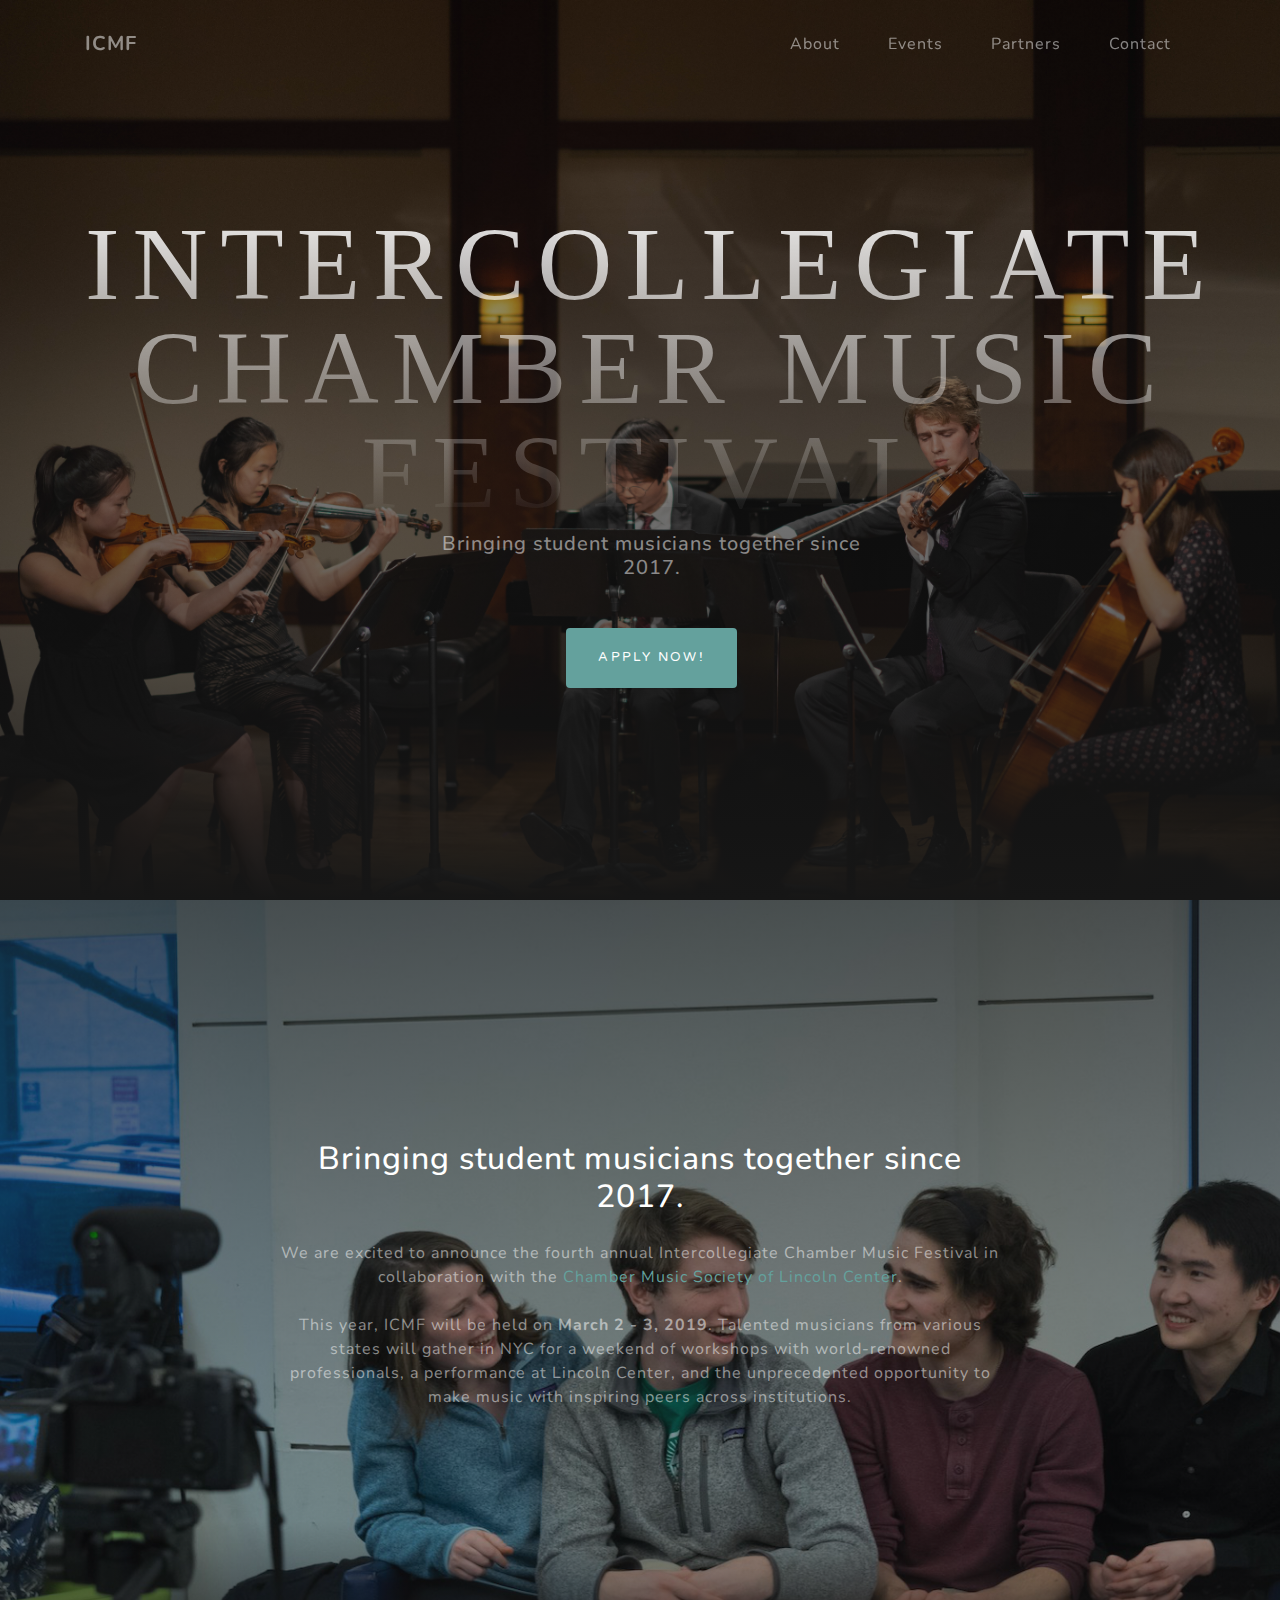
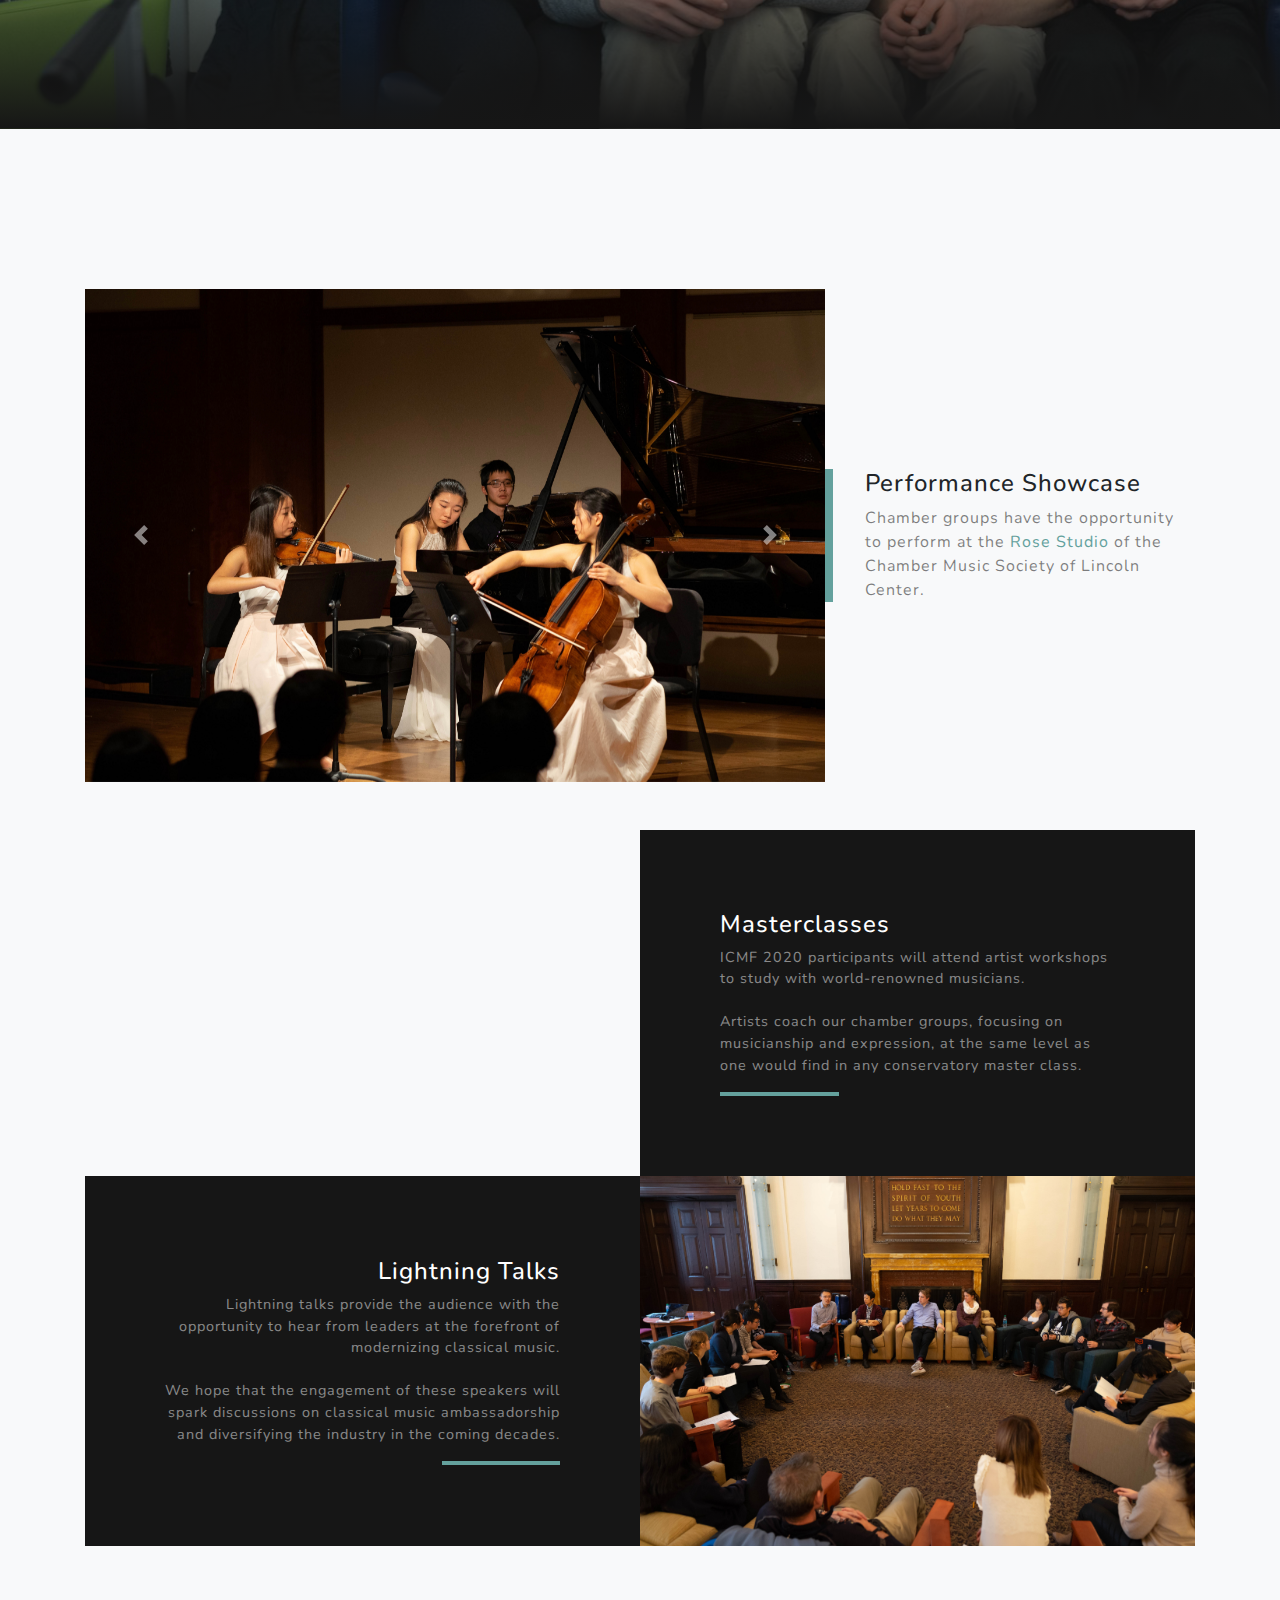
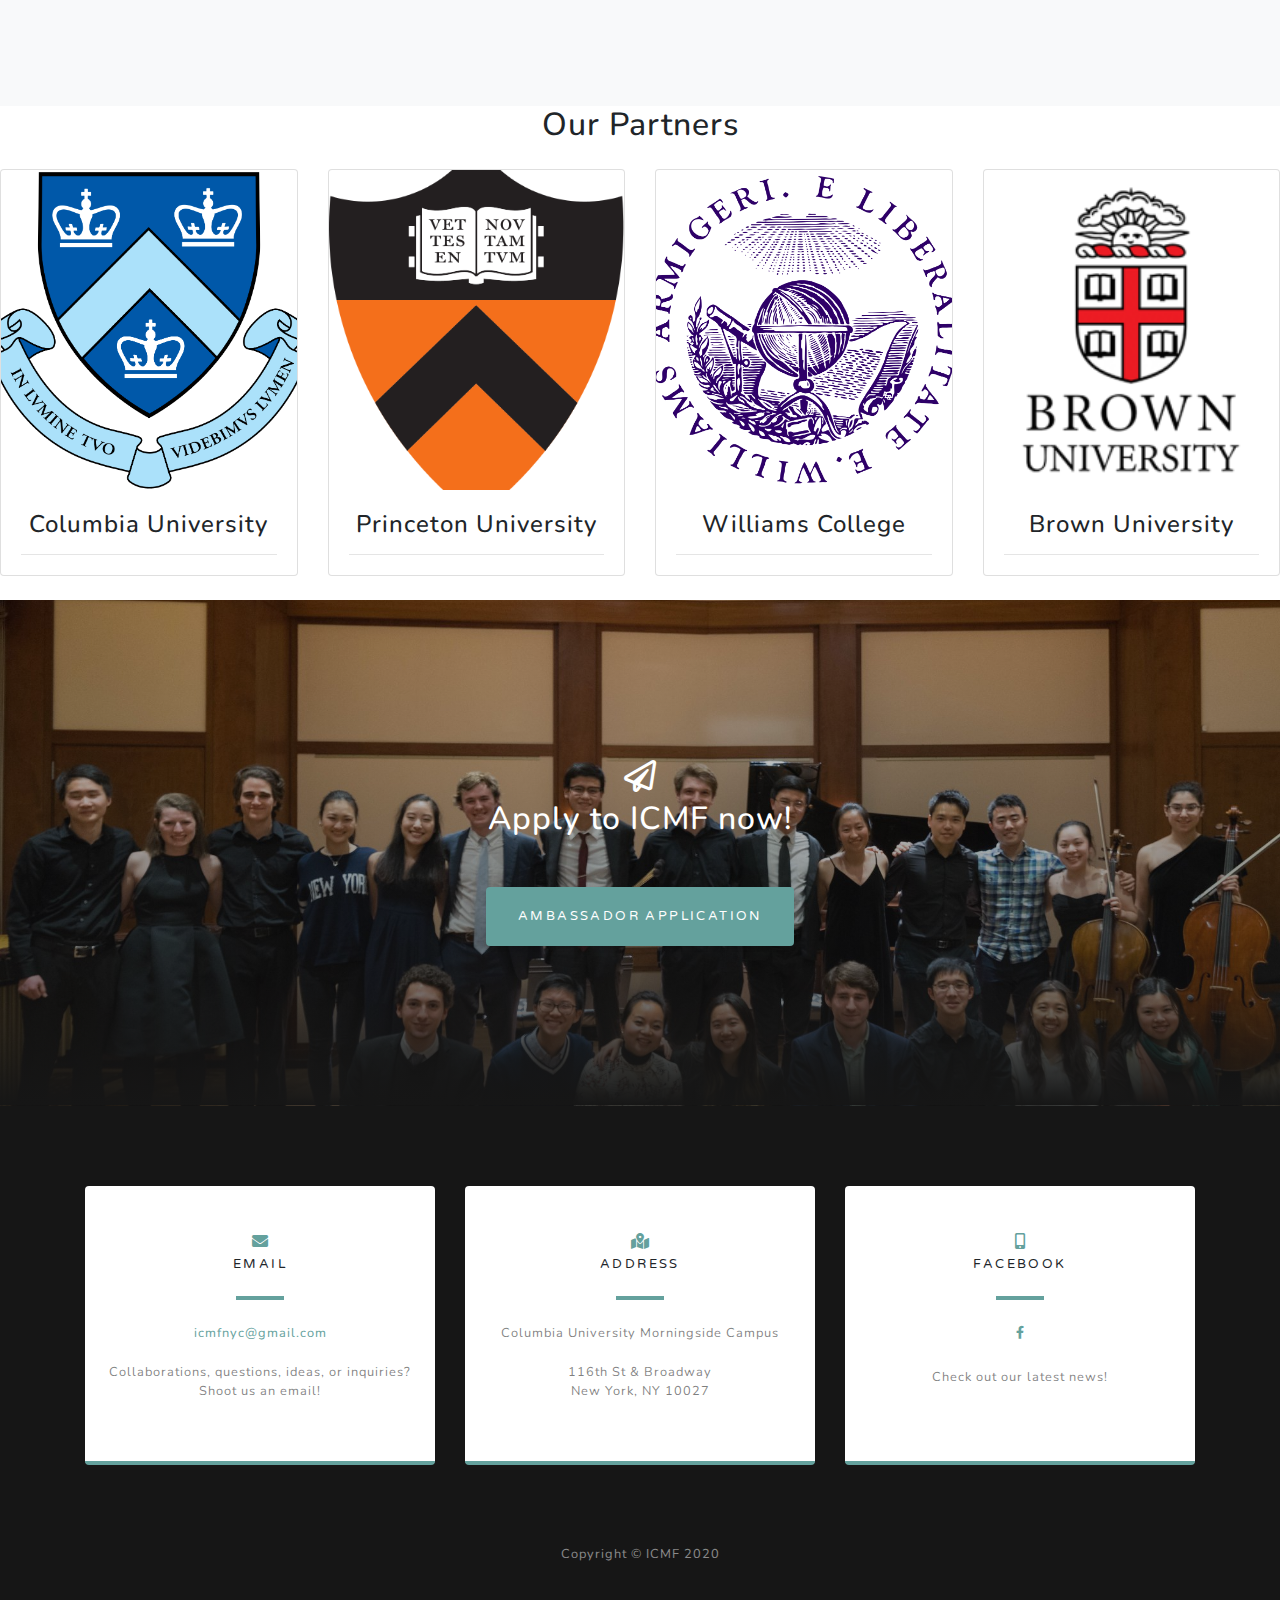
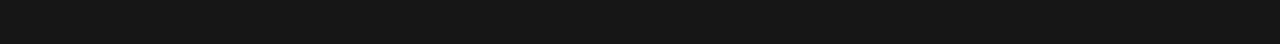
==== bootstrap/index.html @ 25efaeda "update file name" ====
<!DOCTYPE html>
<html lang="en">

<head>

  <meta charset="utf-8">
  <meta name="viewport" content="width=device-width, initial-scale=1, shrink-to-fit=no">
  <meta name="description" content="">
  <meta name="author" content="">

  <title>Intercollegiate Chamber Music Festival</title>

  <!-- Bootstrap core CSS -->
  <link href="vendor/bootstrap/css/bootstrap.min.css" rel="stylesheet">

  <!-- Custom fonts for this template -->
  <link href="vendor/fontawesome-free/css/all.min.css" rel="stylesheet">
  <link href="https://fonts.googleapis.com/css?family=Varela+Round" rel="stylesheet">
  <link href="https://fonts.googleapis.com/css?family=Nunito:200,200i,300,300i,400,400i,600,600i,700,700i,800,800i,900,900i" rel="stylesheet">

  <!-- Custom styles for this template -->
  <link href="css/grayscale.min.css" rel="stylesheet">

</head>

<body id="page-top">

  <!-- Navigation -->
  <nav class="navbar navbar-expand-lg navbar-light fixed-top" id="mainNav">
    <div class="container">
      <a class="navbar-brand js-scroll-trigger" href="#page-top">ICMF</a>
      <button class="navbar-toggler navbar-toggler-right" type="button" data-toggle="collapse" data-target="#navbarResponsive" aria-controls="navbarResponsive" aria-expanded="false" aria-label="Toggle navigation">
        Menu
        <i class="fas fa-bars"></i>
      </button>
      <div class="collapse navbar-collapse" id="navbarResponsive">
        <ul class="navbar-nav ml-auto">
          <li class="nav-item">
            <a class="nav-link js-scroll-trigger" href="#about">About</a>
          </li>
          <li class="nav-item">
            <a class="nav-link js-scroll-trigger" href="#events">Events</a>
          </li>
          <li class="nav-item">
            <a class="nav-link js-scroll-trigger" href="#partners">Partners</a>
          </li>
          <li class="nav-item">
            <a class="nav-link js-scroll-trigger" href="#contact">Contact</a>
          </li>
        </ul>
      </div>
    </div>
  </nav>

  <!-- Header -->
  <header class="masthead">
    <div class="container d-flex h-100 align-items-center">
      <div class="mx-auto text-center">
        <h1 class="mx-auto my-0 text-uppercase">Intercollegiate Chamber Music Festival</h1>
        <h2 class="text-white-50 mx-auto mt-2 mb-5">Bringing student musicians together since 2017.</h2>
        <a href="#contact" class="btn btn-primary js-scroll-trigger">Apply Now!</a>
      </div>
    </div>
  </header>

  <!-- About Section -->
  <section id="about" class="about-section text-center">
    <div class="container">
      <div class="row">
        <div class="col-lg-8 mx-auto">
          <h2 class="text-white mb-4">Bringing student musicians together since 2017.</h2>
          <p class="text-white-50">We are excited to announce the fourth annual Intercollegiate Chamber Music Festival in collaboration with the
            <a href="https://www.chambermusicsociety.org">Chamber Music Society of Lincoln Center</a>. <br> <br>This year,
            ICMF will be held on <b>March 2 - 3, 2019</b>. Talented musicians from various states will gather in NYC for a weekend of
            workshops with world-renowned professionals, a performance at Lincoln Center, and the unprecedented opportunity to make
            music with inspiring peers across institutions.
        </div>
      </div>
    </div>
  </section>

  <!-- Events Section -->
  <section id="events" class="projects-section bg-light">
    <div class="container">

      <!-- Featured Project Row -->
      <div class="row align-items-center no-gutters mb-4 mb-lg-5">
        <div class="col-xl-8 col-lg-7">

          <!-- Carousel Pictures NEEDS RESIZING WORK-->
          <div id="carouselExampleControls" class="carousel slide" data-ride="carousel">
            <div class="carousel-inner">
              <div class="carousel-item active">
                <img class="d-block w-100" src="img/_DSC7280.jpg" alt="First slide">
              </div>
              <div class="carousel-item">
                <img class="d-block w-100" src="img/_DSC7255.jpg" alt="Second slide">
              </div>
              <div class="carousel-item">
                <img class="d-block w-100" src="img/_DSC7282.jpg" alt="Third slide">
              </div>
            </div>
            <!-- carousel controls -->
            <a class="carousel-control-prev" href="#carouselExampleControls" role="button" data-slide="prev">
              <span class="carousel-control-prev-icon" aria-hidden="true"></span>
              <span class="sr-only">Previous</span>
            </a>
            <a class="carousel-control-next" href="#carouselExampleControls" role="button" data-slide="next">
              <span class="carousel-control-next-icon" aria-hidden="true"></span>
              <span class="sr-only">Next</span>
            </a>
          </div>

        </div>
        <div class="col-xl-4 col-lg-5">
          <div class="featured-text text-center text-lg-left">
            <h4>Performance Showcase</h4>
            <p class="text-black-50 mb-0">Chamber groups have the opportunity to perform at the
              <a href="https://www.chambermusicsociety.org/nyc/plan-your-visit/directions/rose-studio/">Rose Studio</a>
              of the Chamber Music Society of Lincoln Center.</p>
          </div>
        </div>
      </div>

      <!-- Project One Row -->
      <div class="row justify-content-center no-gutters mb-5 mb-lg-0">
        <div class="col-lg-6">
          <img class="img-fluid" src="img/_DSC5101.jpg" alt="">
        </div>
        <div class="col-lg-6">
          <div class="bg-black text-center h-100 project">
            <div class="d-flex h-100">
              <div class="project-text w-100 my-auto text-center text-lg-left">
                <h4 class="text-white">Masterclasses</h4>
                <p class="mb-0 text-white-50">ICMF 2020 participants will attend artist workshops to study with world-renowned musicians.
                  <br><br> Artists coach our chamber groups, focusing on musicianship and expression, at the same level as one would find in any conservatory master class.</p>
                <hr class="d-none d-lg-block mb-0 ml-0">
              </div>
            </div>
          </div>
        </div>
      </div>

      <!-- Project Two Row -->
      <div class="row justify-content-center no-gutters">
        <div class="col-lg-6">
          <img class="img-fluid" src="img/_DSC7343.jpg" alt="">
        </div>
        <div class="col-lg-6 order-lg-first">
          <div class="bg-black text-center h-100 project">
            <div class="d-flex h-100">
              <div class="project-text w-100 my-auto text-center text-lg-right">
                <h4 class="text-white">Lightning Talks</h4>
                <p class="mb-0 text-white-50">Lightning talks provide the audience with the opportunity to hear from leaders at the
                  forefront of modernizing classical music. <br><br> We hope that the engagement of these speakers will spark discussions on
                  classical music ambassadorship and diversifying the industry in the coming decades. </p>
                <hr class="d-none d-lg-block mb-0 mr-0">
              </div>
            </div>
          </div>
        </div>
      </div>

    </div>
  </section>

<!-- Partners Section -->
<section id="partners" class="partners-section text-center">
  <div class="container">
    <div class="row">
      <div class="col-lg-8 mx-auto">
        <h2 class="text-black mb-4">Our Partners</h2>
      </div>
    </div>
  </div>

  <div class="card-deck">
    <div class="card mb-4">
      <div class="view overlay">
        <img class="card-img-top" src="img/columbia.jpg" alt="Columbia">
          <div class="mask rgba-white-slight"></div>
        </a>
      </div>
      <div class="card-body elegant-color white-text rounded-bottom">
          <h4 class="card-title">Columbia University</h4>
        <p class="card-text"></p>
        <hr class="d-none d-lg-block mb-0 mr-0">
      </div>
    </div>

    <div class="card mb-4">
      <div class="view overlay">
        <img class="card-img-top" src="img/princeton.jpg" alt="Princeton">
          <div class="mask rgba-white-slight"></div>
        </a>
      </div>
      <div class="card-body elegant-color white-text rounded-bottom">
        <h4 class="card-title">Princeton University</h4>
        <p class="card-text"></p>
        <hr class="d-none d-lg-block mb-0 mr-0">
      </div>
    </div>

    <div class="card mb-4">
      <div class="view overlay">
        <img class="card-img-top" src="img/williams.jpg" alt="Williams">
          <div class="mask rgba-white-slight"></div>
        </a>
      </div>
      <div class="card-body elegant-color white-text rounded-bottom">
        <h4 class="card-title">Williams College</h4>
        <p class="card-text"></p>
        <hr class="d-none d-lg-block mb-0 mr-0">
      </div>
    </div>

    <div class="card mb-4">
      <div class="view overlay">
        <img class="card-img-top" src="img/brown.jpg" alt="Brown">
          <div class="mask rgba-white-slight"></div>
        </a>
      </div>
      <div class="card-body elegant-color white-text rounded-bottom">
        <h4 class="card-title">Brown University</h4>
        <p class="card-text"></p>
        <hr class="d-none d-lg-block mb-0 mr-0">
      </div>
    </div>
  </div>
</section>

  <!-- Contact Section -->
  <section id="contact" class="signup-section">
    <div class="container">
      <div class="row">
        <div class="col-md-10 col-lg-8 mx-auto text-center">

          <i class="far fa-paper-plane fa-2x mb-2 text-white"></i>
          <h2 class="text-white mb-5">Apply to ICMF now!</h2>

          <a href="https://forms.gle/L8Zb3V2TUzo352977" target="_blank" class="btn btn-primary">Ambassador Application</a>

        </div>
      </div>
    </div>
  </section>

  <!-- Contact Section -->
  <section class="contact-section bg-black">
    <div class="container">

      <div class="row">

        <div class="col-md-4 mb-3 mb-md-0">
          <div class="card py-4 h-100">
            <div class="card-body text-center">
              <i class="fas fa-envelope text-primary mb-2"></i>
              <h4 class="text-uppercase m-0">Email</h4>
              <hr class="my-4">
              <div class="small text-black-50">
                <a href="#">icmfnyc@gmail.com</a>
                <br><br><p>Collaborations, questions, ideas, or inquiries? Shoot us an email!</p>
              </div>
            </div>
          </div>
        </div>

        <div class="col-md-4 mb-3 mb-md-0">
          <div class="card py-4 h-100">
            <div class="card-body text-center">
              <i class="fas fa-map-marked-alt text-primary mb-2"></i>
              <h4 class="text-uppercase m-0">Address</h4>
              <hr class="my-4">
              <div class="small text-black-50">Columbia University Morningside Campus <br><br>
                116th St & Broadway<br>New York, NY 10027</div>
            </div>
          </div>
        </div>

        <div class="col-md-4 mb-3 mb-md-0">
          <div class="card py-4 h-100">
            <div class="card-body text-center">
              <i class="fas fa-mobile-alt text-primary mb-2"></i>
              <h4 class="text-uppercase m-0">Facebook</h4>
              <hr class="my-4">
              <div class="small text-black-50"><a href="https://www.facebook.com/icmfnyc/" class="mx-2">
                <i class="fab fa-facebook-f"></i>
              </a></div><br>
              <div class="small text-black-50">Check out our latest news!</div>
            </div>
          </div>
        </div>
      </div>


    </div>
  </section>

  <!-- Footer -->
  <footer class="bg-black small text-center text-white-50">
    <div class="container">
      Copyright &copy; ICMF 2020
    </div>
  </footer>

  <!-- Bootstrap core JavaScript -->
  <script src="vendor/jquery/jquery.min.js"></script>
  <script src="vendor/bootstrap/js/bootstrap.bundle.min.js"></script>

  <!-- Plugin JavaScript -->
  <script src="vendor/jquery-easing/jquery.easing.min.js"></script>

  <!-- Custom scripts for this template -->
  <script src="js/grayscale.min.js"></script>

</body>

</html>
---- bootstrap/css/grayscale.min.css ----
/*!
 * Start Bootstrap - Grayscale v5.0.8 (https://startbootstrap.com/template-overviews/grayscale)
 * Copyright 2013-2019 Start Bootstrap
 * Licensed under MIT (https://github.com/BlackrockDigital/startbootstrap-grayscale/blob/master/LICENSE)
 */#mainNav{min-height:56px;background-color:#fff}#mainNav .navbar-toggler{font-size:80%;padding:.75rem;color:#64a19d;border:1px solid #64a19d}#mainNav .navbar-toggler:focus{outline:0}#mainNav .navbar-brand{color:#161616;font-weight:700;padding:.9rem 0}#mainNav .navbar-nav .nav-item:hover{color:fade(white,80%);outline:0;background-color:transparent}#mainNav .navbar-nav .nav-item:active,#mainNav .navbar-nav .nav-item:focus{outline:0;background-color:transparent}@media (min-width:992px){#mainNav{padding-top:0;padding-bottom:0;border-bottom:none;background-color:transparent;-webkit-transition:background-color .3s ease-in-out;transition:background-color .3s ease-in-out}#mainNav .navbar-brand{padding:.5rem 0;color:rgba(255,255,255,.5)}#mainNav .nav-link{-webkit-transition:none;transition:none;padding:2rem 1.5rem;color:rgba(255,255,255,.5)}#mainNav .nav-link:hover{color:rgba(255,255,255,.75)}#mainNav .nav-link:active{color:#fff}#mainNav.navbar-shrink{background-color:#fff}#mainNav.navbar-shrink .navbar-brand{color:#161616}#mainNav.navbar-shrink .nav-link{color:#161616;padding:1.5rem 1.5rem 1.25rem;border-bottom:.25rem solid transparent}#mainNav.navbar-shrink .nav-link:hover{color:#64a19d}#mainNav.navbar-shrink .nav-link:active{color:#467370}#mainNav.navbar-shrink .nav-link.active{color:#64a19d;outline:0;border-bottom:.25rem solid #64a19d}}.masthead{position:relative;width:100%;height:auto;min-height:35rem;padding:15rem 0;background:-webkit-gradient(linear,left top,left bottom,from(rgba(22,22,22,.3)),color-stop(75%,rgba(22,22,22,.7)),to(#161616)),url(../img/_DSC7266.jpg);background:linear-gradient(to bottom,rgba(22,22,22,.3) 0,rgba(22,22,22,.7) 75%,#161616 100%),url(../img/_DSC7266.jpg);background-position:center;background-repeat:no-repeat;background-attachment:scroll;background-size:cover}.masthead h1{font-family:'Verdana';font-size:2.5rem;line-height:2.5rem;letter-spacing:.8rem;background:-webkit-linear-gradient(rgba(255,255,255,.9),rgba(255,255,255,0));-webkit-text-fill-color:transparent;-webkit-background-clip:text}.masthead h2{max-width:20rem;font-size:1rem}@media (min-width:768px){.masthead h1{font-size:4rem;line-height:4rem}}@media (min-width:992px){.masthead{height:100vh;padding:0}.masthead h1{font-size:6.5rem;line-height:6.5rem;letter-spacing:.8rem}.masthead h2{max-width:30rem;font-size:1.25rem}}.btn{-webkit-box-shadow:0 .1875rem .1875rem 0 rgba(0,0,0,.1)!important;box-shadow:0 .1875rem .1875rem 0 rgba(0,0,0,.1)!important;padding:1.25rem 2rem;font-family:'Varela Round';font-size:80%;text-transform:uppercase;letter-spacing:.15rem;border:0}.btn-primary{background-color:#64a19d}.btn-primary:hover{background-color:#4f837f}.btn-primary:focus{background-color:#4f837f;color:#fff}.btn-primary:active{background-color:#467370!important}.about-section{position: relative;width: 100%;height: auto;min-height: 35rem;padding: 15rem 0;background:-webkit-gradient(linear,left top,left bottom,from(rgba(22,22,22,.7)),color-stop(75%,rgba(22,22,22,.3)),to(#161616)),url(../img/_DSC7231.jpg);background:linear-gradient(to bottom,rgba(22,22,22,.7) 0,rgba(22,22,22,.3) 75%,#161616 100%),url(../img/_DSC7231.jpg);background-position: center;background-repeat: no-repeat;background-attachment: scroll;background-size: cover;}.about-section p{margin-bottom:5rem}.projects-section{padding:10rem 0}.projects-section .featured-text{padding:2rem}@media (min-width:992px){.projects-section .featured-text{padding:0 0 0 2rem;border-left:.5rem solid #64a19d}}.projects-section .project-text{padding:3rem;font-size:90%}@media (min-width:992px){.projects-section .project-text{padding:5rem}.projects-section .project-text hr{border-color:#64a19d;border-width:.25rem;width:30%}}.signup-section{padding:10rem 0;background:-webkit-gradient(linear,left top,left bottom,from(rgba(22,22,22,.1)),color-stop(75%,rgba(22,22,22,.5)),to(#161616)),url(../img/_DSC4990.jpg);background:linear-gradient(to bottom,rgba(22,22,22,.1) 0,rgba(22,22,22,.5) 75%,#161616 100%),url(../img/_DSC4990.jpg);background-position:center;background-repeat:no-repeat;background-attachment:scroll;background-size:cover}.signup-section .form-inline input{-webkit-box-shadow:0 .1875rem .1875rem 0 rgba(0,0,0,.1)!important;box-shadow:0 .1875rem .1875rem 0 rgba(0,0,0,.1)!important;padding:1.25rem 2rem;height:auto;font-family:'Varela Round';font-size:80%;text-transform:uppercase;letter-spacing:.15rem;border:0}.contact-section{padding:5rem 0 0}.contact-section .card{border:0;border-bottom:.25rem solid #64a19d}.contact-section .card h4{font-size:.8rem;font-family:'Varela Round';text-transform:uppercase;letter-spacing:.15rem}.contact-section .card hr{border-color:#64a19d;border-width:.25rem;width:3rem}.contact-section .social{margin-top:5rem}.contact-section .social a{text-align:center;height:3rem;width:3rem;background:rgba(255,255,255,.1);border-radius:100%;line-height:3rem;color:rgba(255,255,255,.3)}.contact-section .social a:hover{color:rgba(255,255,255,.5)}.contact-section .social a:active{color:#fff}body{font-family:Nunito;letter-spacing:.0625em}a{color:#64a19d}a:focus,a:hover{text-decoration:none;color:#3c6360}.bg-black{background-color:#161616!important}.bg-primary{background-color:#64a19d!important}.text-primary{color:#64a19d!important}footer{padding:5rem 0}.card-img-top {width: 100%;height: 25vw;object-fit: cover;}
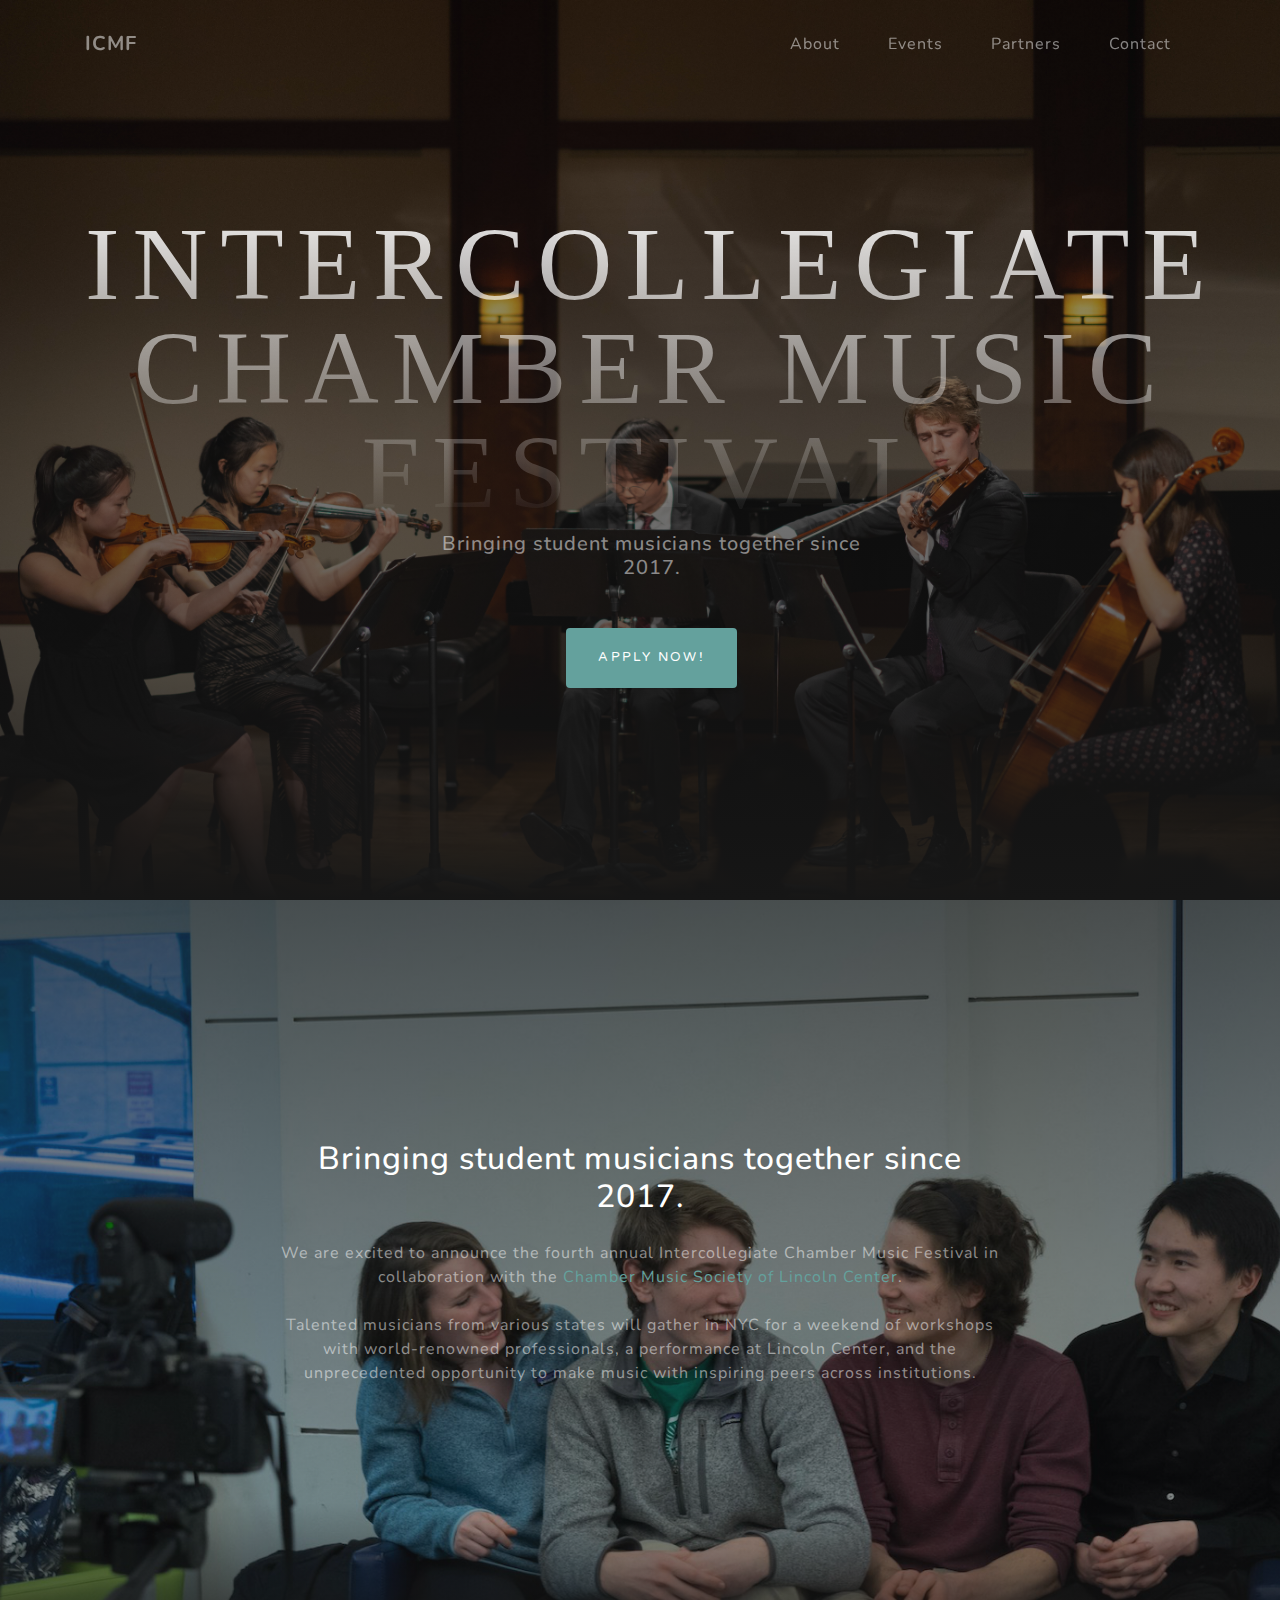
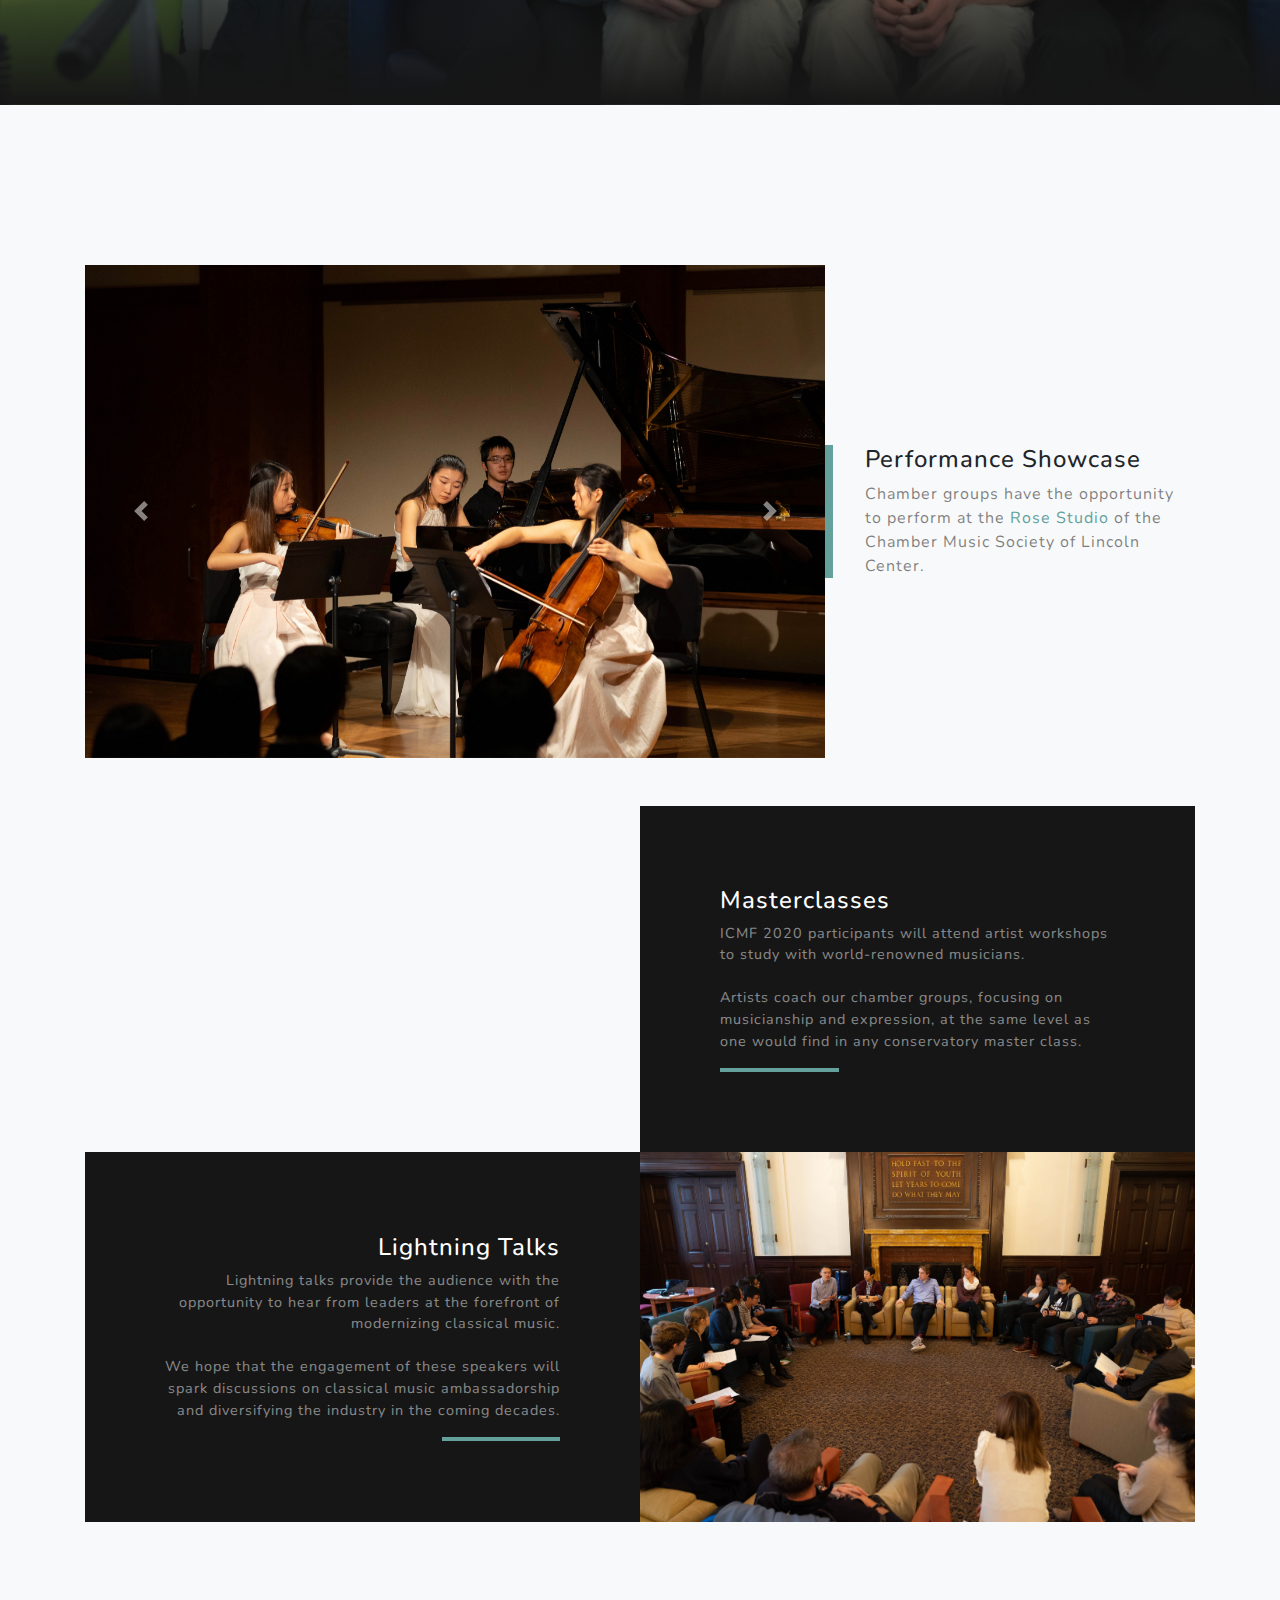
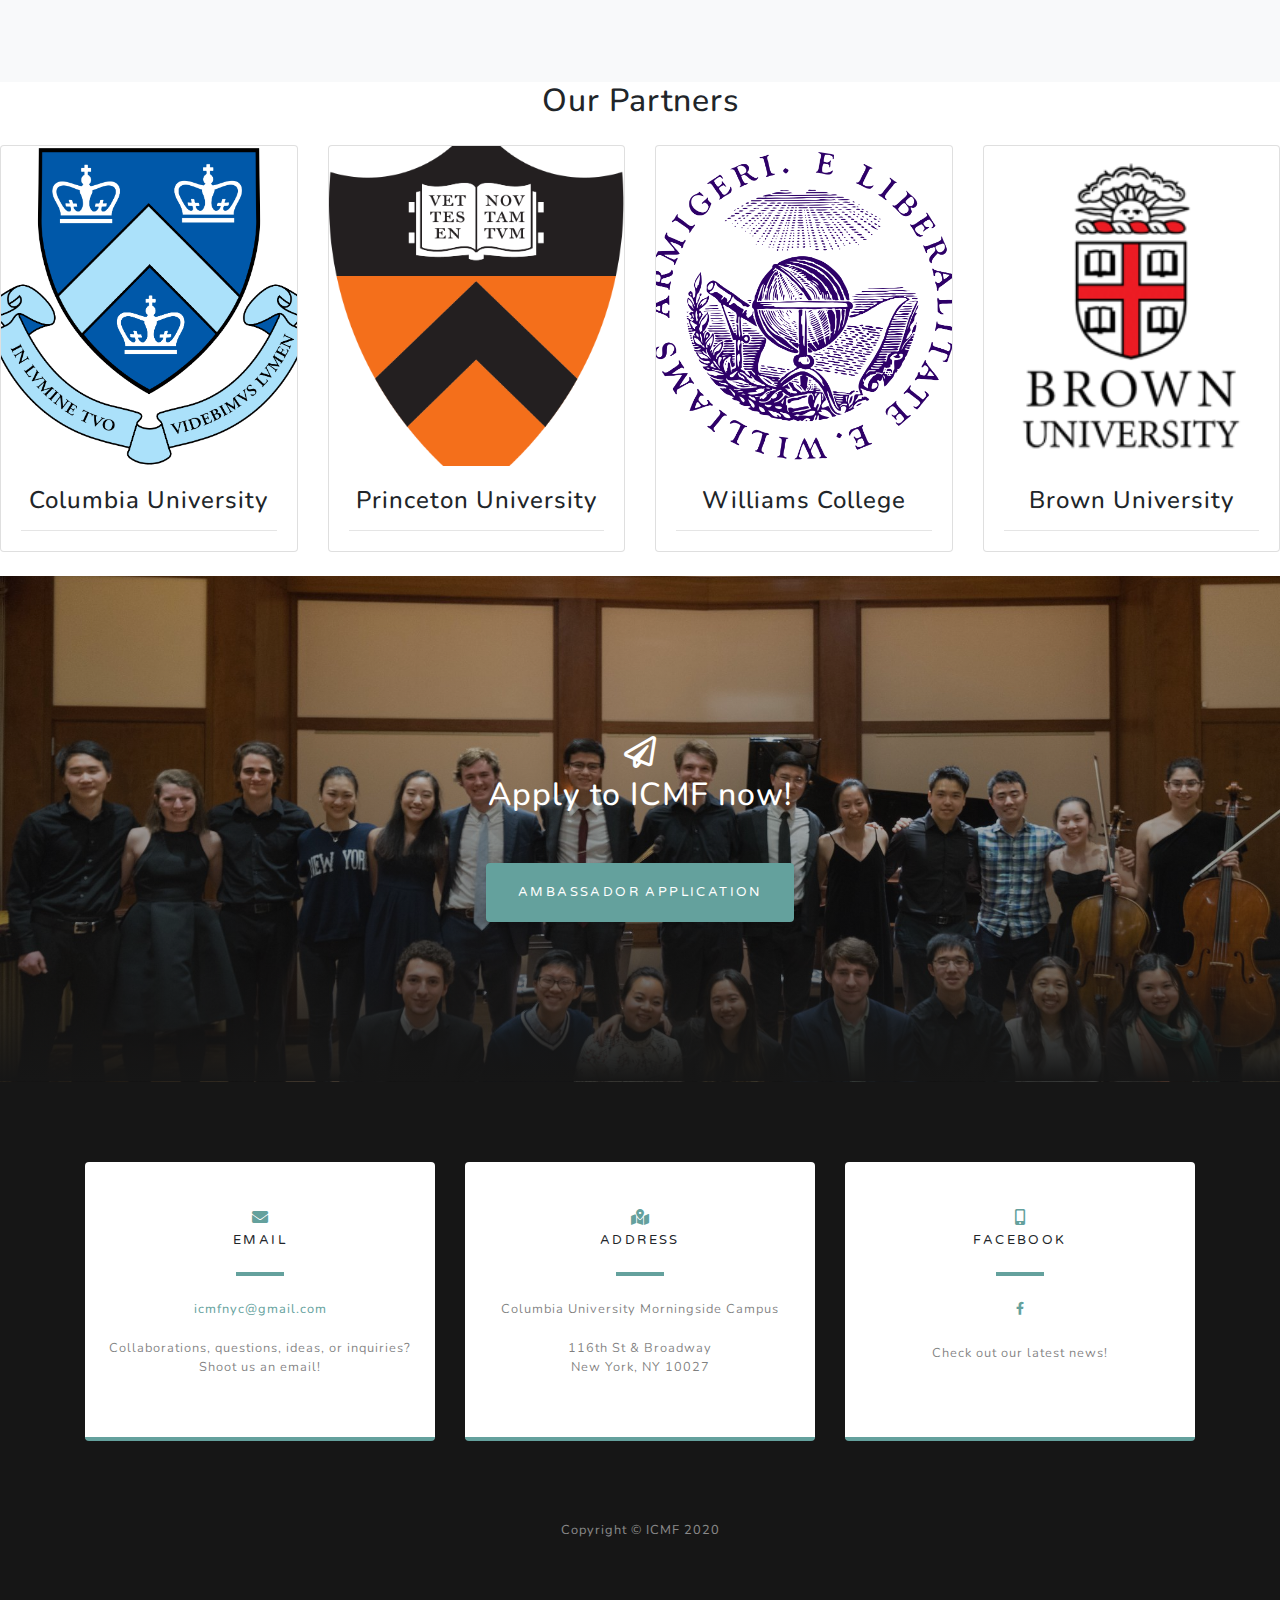
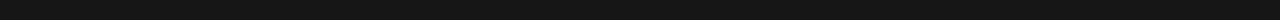
==== commit 27e5fc4c: "Update index.html" ====
--- a/bootstrap/index.html
+++ b/bootstrap/index.html
@@ -70,8 +70,7 @@
         <div class="col-lg-8 mx-auto">
           <h2 class="text-white mb-4">Bringing student musicians together since 2017.</h2>
           <p class="text-white-50">We are excited to announce the fourth annual Intercollegiate Chamber Music Festival in collaboration with the
-            <a href="https://www.chambermusicsociety.org">Chamber Music Society of Lincoln Center</a>. <br> <br>This year,
-            ICMF will be held on <b>March 2 - 3, 2019</b>. Talented musicians from various states will gather in NYC for a weekend of
+            <a href="https://www.chambermusicsociety.org">Chamber Music Society of Lincoln Center</a>. <br> <br>Talented musicians from various states will gather in NYC for a weekend of
             workshops with world-renowned professionals, a performance at Lincoln Center, and the unprecedented opportunity to make
             music with inspiring peers across institutions.
         </div>
